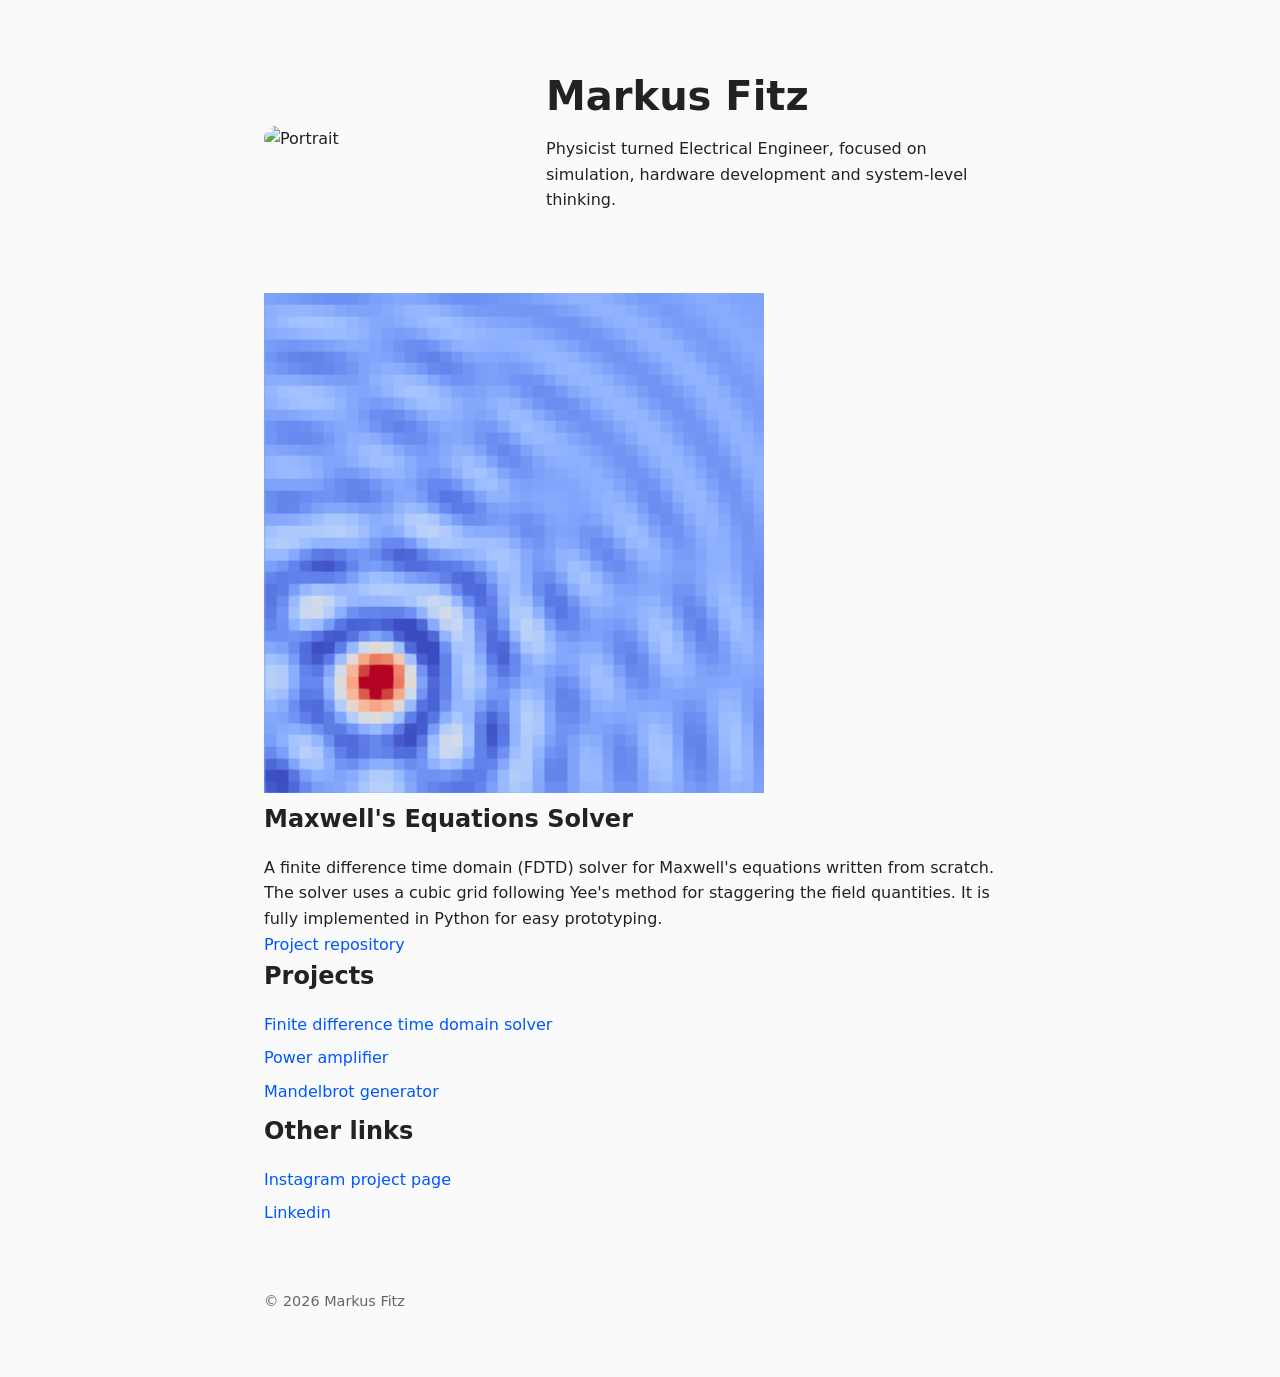
==== index.html @ 8f7d4c4a "Fixed name of portrait." ====
<!DOCTYPE html>
<html lang="en">
<head>
    <meta charset="UTF-8">
    <meta name="viewport" content="width=device-width, initial-scale=1.0">
    <title>Markus Fitz</title>
    <link rel="stylesheet" href="style.css">
</head>
<body>

<header class="hero">
    <img src="portrait.png" alt="Portrait">

    <div class="hero-text">
        <h1>Markus Fitz</h1>
        <p>
            Physicist turned Electrical Engineer, focused on simulation,
            hardware development and system-level thinking.
        </p>
    </div>
</header>

<main>
    <section class="project">
        <img src="cfd_screenshot.png" alt="FDTD solver for Maxwell's equations">

        <div class="project-content">
            <h2>Maxwell's Equations Solver</h2>
            <p>
                A finite difference time domain (FDTD) solver for Maxwell's equations written from scratch.
                The solver uses a cubic grid following Yee's method for staggering the field quantities.
                It is fully implemented in Python for easy prototyping.
            </p>
            <a href="https://github.com/Markus-Fitz/FDTD_solver_python">Project repository</a>
        </div>
    </section>
    <section>
        <h2>Projects</h2>
        <ul>
            <li><a href="https://github.com/Markus-Fitz/FDTD_solver_python">Finite difference time domain solver</a></li>
            <li><a href="https://github.com/Markus-Fitz/Class-AB-power-amplifier-50W">Power amplifier</a></li>
            <li><a href="https://github.com/Markus-Fitz/mandelbrot-generator">Mandelbrot generator</a></li>
        </ul>
    </section>
    <section>
        <h2>Other links</h2>
        <ul>
            <li><a href="https://instagram.com/m.f.projects">Instagram project page</a></li>
            <li><a href="https://de.linkedin.com/in/markus-fitz-965031273">Linkedin</a></li>
        </ul>
    </section>
</main>

<footer>
    <p>© 2026 Markus Fitz</p>
</footer>

</body>
</html>
---- style.css ----
/* Reset some default browser behavior */
* {
    margin: 0;
    padding: 0;
    box-sizing: border-box;
}

/* Base styling */
body {
    font-family: system-ui, sans-serif;
    line-height: 1.6;
    max-width: 800px;
    margin: 4rem auto;
    padding: 0 1.5rem;
    color: #222;
    background-color: #fafafa;
}

/* Header */
header {
    margin-bottom: 3rem;
}

h1 {
    font-size: 2.5rem;
    margin-bottom: 0.5rem;
}

h2 {
    margin-bottom: 1rem;
}

/* Links */
a {
    text-decoration: none;
    color: #0057ff;
}

a:hover {
    text-decoration: underline;
}

/* Lists */
ul {
    list-style: none;
}

li {
    margin-bottom: 0.5rem;
}

/* Hero section */
.hero {
    display: flex;
    align-items: center;
    gap: 2rem;
    margin-bottom: 5rem;
}

.hero img {
    width: 250px;
    height: auto;
    border-radius: 15px;
}

.hero-text {
    flex: 1;
}

/* Footer */
footer {
    margin-top: 4rem;
    font-size: 0.9rem;
    color: #666;
}
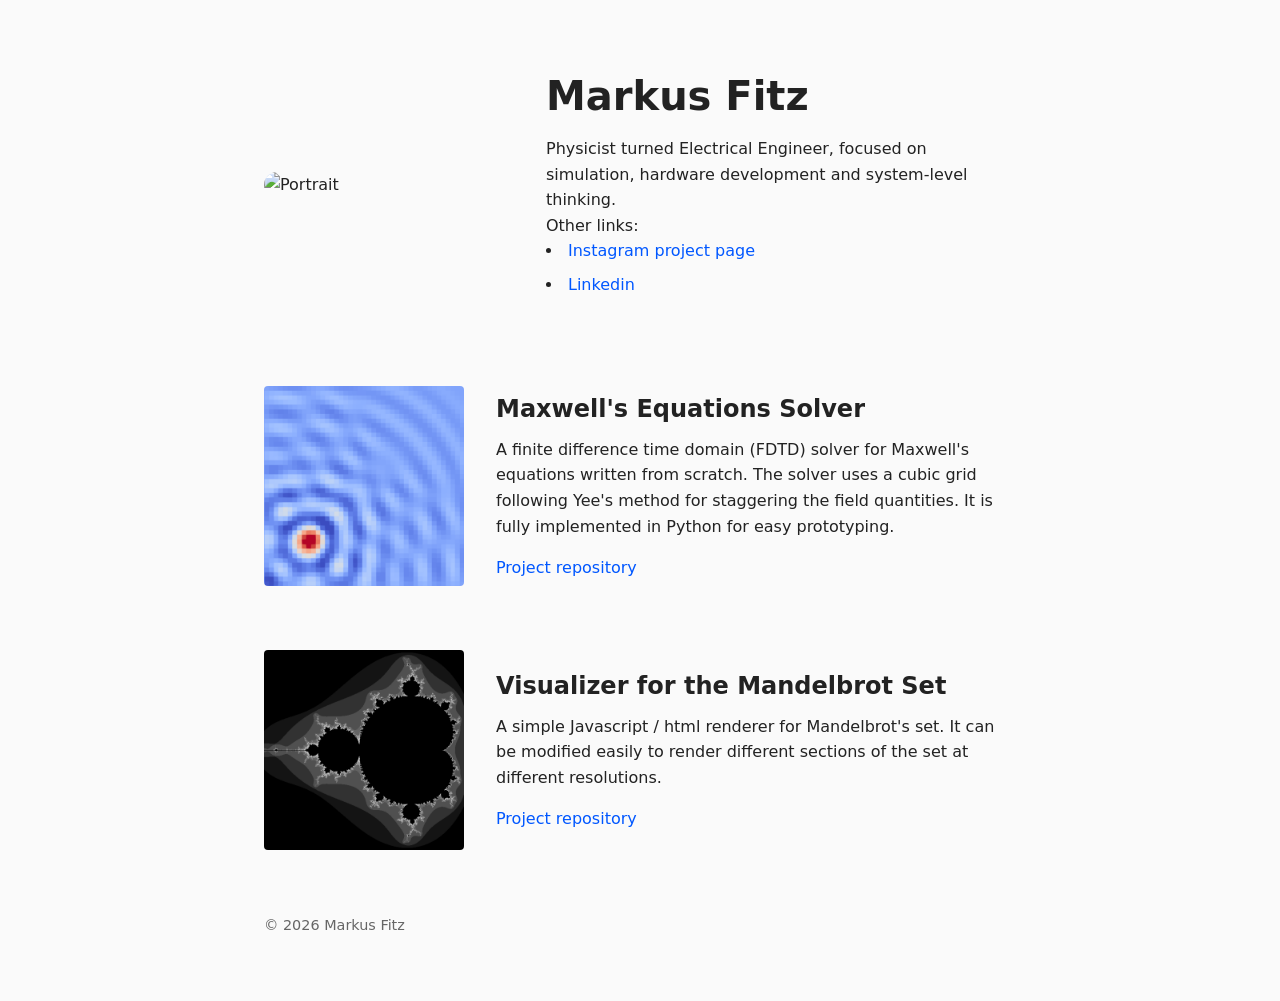
==== commit 292184d2: "Modified structure in index." ====
--- a/index.html
+++ b/index.html
@@ -17,6 +17,11 @@
             Physicist turned Electrical Engineer, focused on simulation,
             hardware development and system-level thinking.
         </p>
+        <p>
+            Other links:
+            <li><a href="https://instagram.com/m.f.projects">Instagram project page</a></li>
+            <li><a href="https://de.linkedin.com/in/markus-fitz-965031273">Linkedin</a></li>
+        </p>
     </div>
 </header>
 
@@ -34,20 +39,17 @@
             <a href="https://github.com/Markus-Fitz/FDTD_solver_python">Project repository</a>
         </div>
     </section>
-    <section>
-        <h2>Projects</h2>
-        <ul>
-            <li><a href="https://github.com/Markus-Fitz/FDTD_solver_python">Finite difference time domain solver</a></li>
-            <li><a href="https://github.com/Markus-Fitz/Class-AB-power-amplifier-50W">Power amplifier</a></li>
-            <li><a href="https://github.com/Markus-Fitz/mandelbrot-generator">Mandelbrot generator</a></li>
-        </ul>
-    </section>
-    <section>
-        <h2>Other links</h2>
-        <ul>
-            <li><a href="https://instagram.com/m.f.projects">Instagram project page</a></li>
-            <li><a href="https://de.linkedin.com/in/markus-fitz-965031273">Linkedin</a></li>
-        </ul>
+    <section class="project">
+        <img src="mandelbrot_screenshot.png" alt="Mandelbrot Set">
+
+        <div class="project-content">
+            <h2>Visualizer for the Mandelbrot Set</h2>
+            <p>
+                A simple Javascript / html renderer for Mandelbrot's set.
+                It can be modified easily to render different sections of the set at different resolutions.
+            </p>
+            <a href="https://github.com/Markus-Fitz/mandelbrot-generator">Project repository</a>
+        </div>
     </section>
 </main>
 
--- a/style.css
+++ b/style.css
@@ -67,6 +67,48 @@
     flex: 1;
 }
 
+/* Project section */
+.project {
+    display: flex;
+    align-items: center;
+    gap: 2rem;
+    margin-bottom: 4rem;
+}
+
+.project img {
+    width: 200px;
+    height: auto;
+    border-radius: 4px;
+}
+
+.project-content {
+    flex: 1;
+}
+
+.project h2 {
+    margin-bottom: 0.5rem;
+}
+
+.project p {
+    margin-bottom: 1rem;
+}
+
+/* media query */
+@media (max-width: 768px) {
+
+    .hero,
+    .project {
+        flex-direction: column;
+        align-items: flex-start;
+    }
+
+    .hero img,
+    .project img {
+        width: 100%;
+        max-width: 400px;
+    }
+}
+
 /* Footer */
 footer {
     margin-top: 4rem;
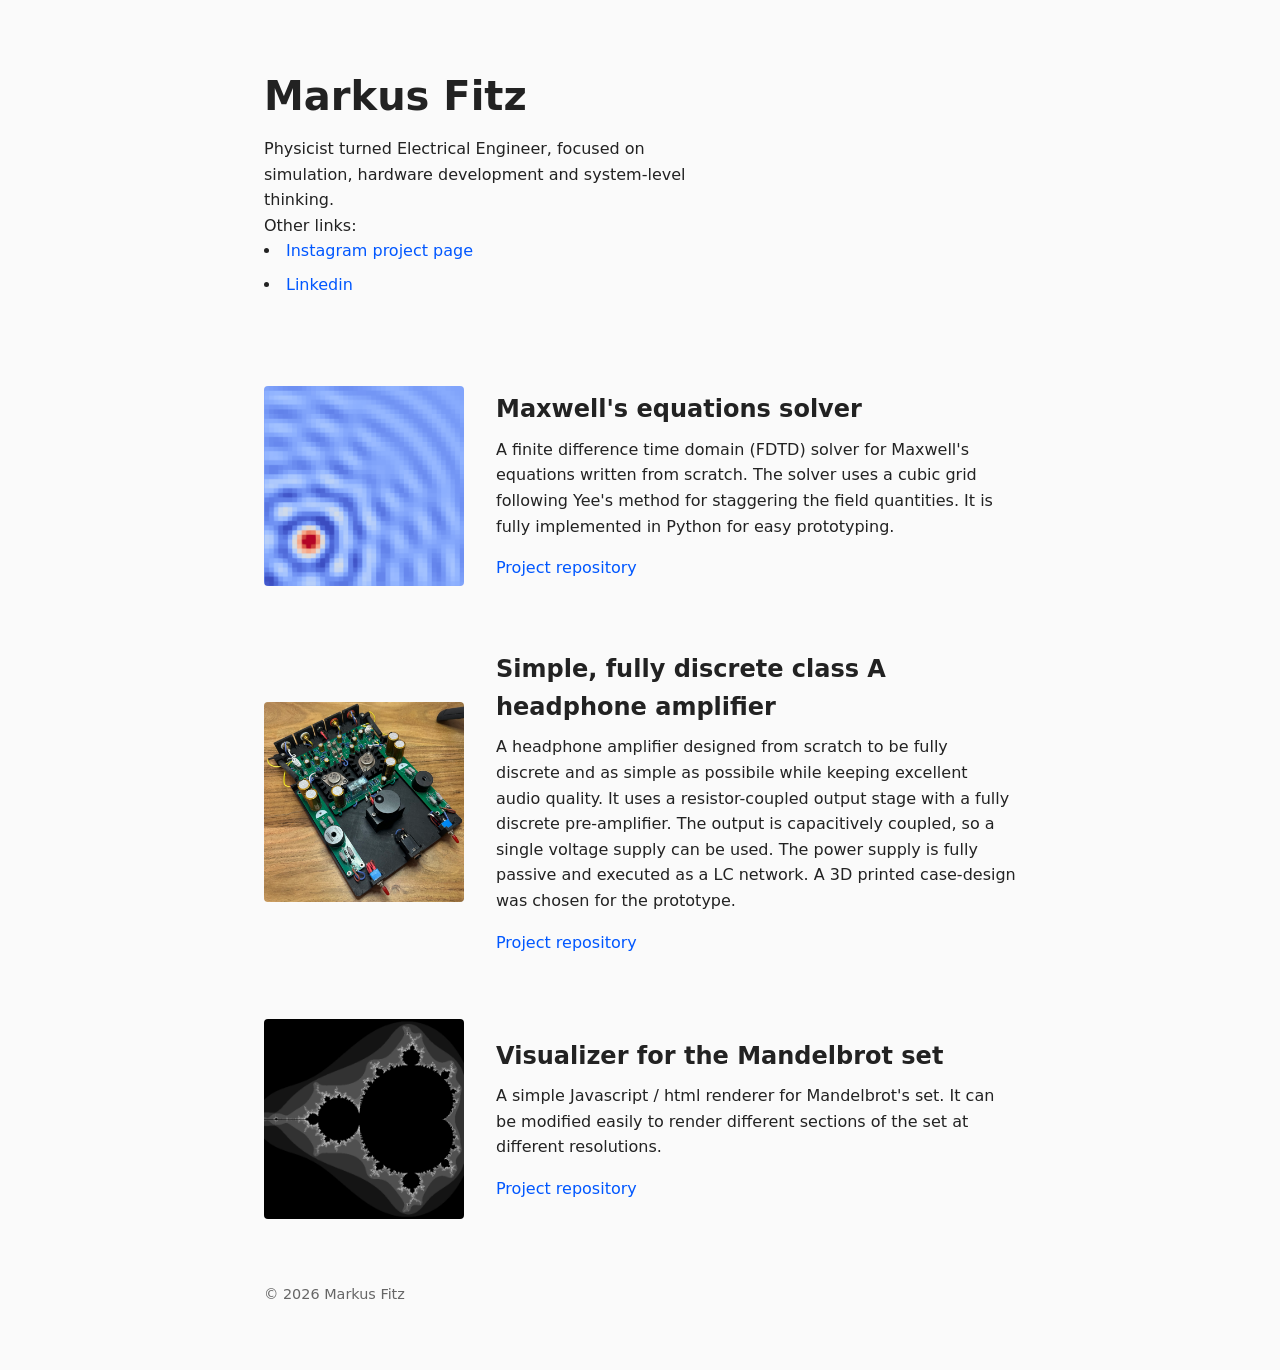
==== commit d1fd4321: "Addition of picture and html section for headphone amplifier project." ====
--- a/index.html
+++ b/index.html
@@ -30,7 +30,7 @@
         <img src="cfd_screenshot.png" alt="FDTD solver for Maxwell's equations">
 
         <div class="project-content">
-            <h2>Maxwell's Equations Solver</h2>
+            <h2>Maxwell's equations solver</h2>
             <p>
                 A finite difference time domain (FDTD) solver for Maxwell's equations written from scratch.
                 The solver uses a cubic grid following Yee's method for staggering the field quantities.
@@ -40,10 +40,24 @@
         </div>
     </section>
     <section class="project">
+        <img src="headphone_amplifier_picture.png" alt="picture of headphone amplifier">
+
+        <div class="project-content">
+            <h2>Simple, fully discrete class A headphone amplifier</h2>
+            <p>
+                A headphone amplifier designed from scratch to be fully discrete and as simple as possibile while keeping excellent audio quality.
+                It uses a resistor-coupled output stage with a fully discrete pre-amplifier. The output is capacitively coupled, so a single voltage supply can be used.
+                The power supply is fully passive and executed as a LC network.
+                A 3D printed case-design was chosen for the prototype.
+            </p>
+            <a href="https://github.com/Markus-Fitz/FDTD_solver_python">Project repository</a>
+        </div>
+    </section>
+    <section class="project">
         <img src="mandelbrot_screenshot.png" alt="Mandelbrot Set">
 
         <div class="project-content">
-            <h2>Visualizer for the Mandelbrot Set</h2>
+            <h2>Visualizer for the Mandelbrot set</h2>
             <p>
                 A simple Javascript / html renderer for Mandelbrot's set.
                 It can be modified easily to render different sections of the set at different resolutions.
--- a/style.css
+++ b/style.css
@@ -52,6 +52,7 @@
 /* Hero section */
 .hero {
     display: flex;
+    flex-direction: row-reverse;
     align-items: center;
     gap: 2rem;
     margin-bottom: 5rem;
@@ -59,8 +60,8 @@
 
 .hero img {
     width: 250px;
-    height: auto;
-    border-radius: 15px;
+    height: auto;   
+    clip-path: circle();
 }
 
 .hero-text {
@@ -93,6 +94,7 @@
     margin-bottom: 1rem;
 }
 
+
 /* media query */
 @media (max-width: 768px) {
 
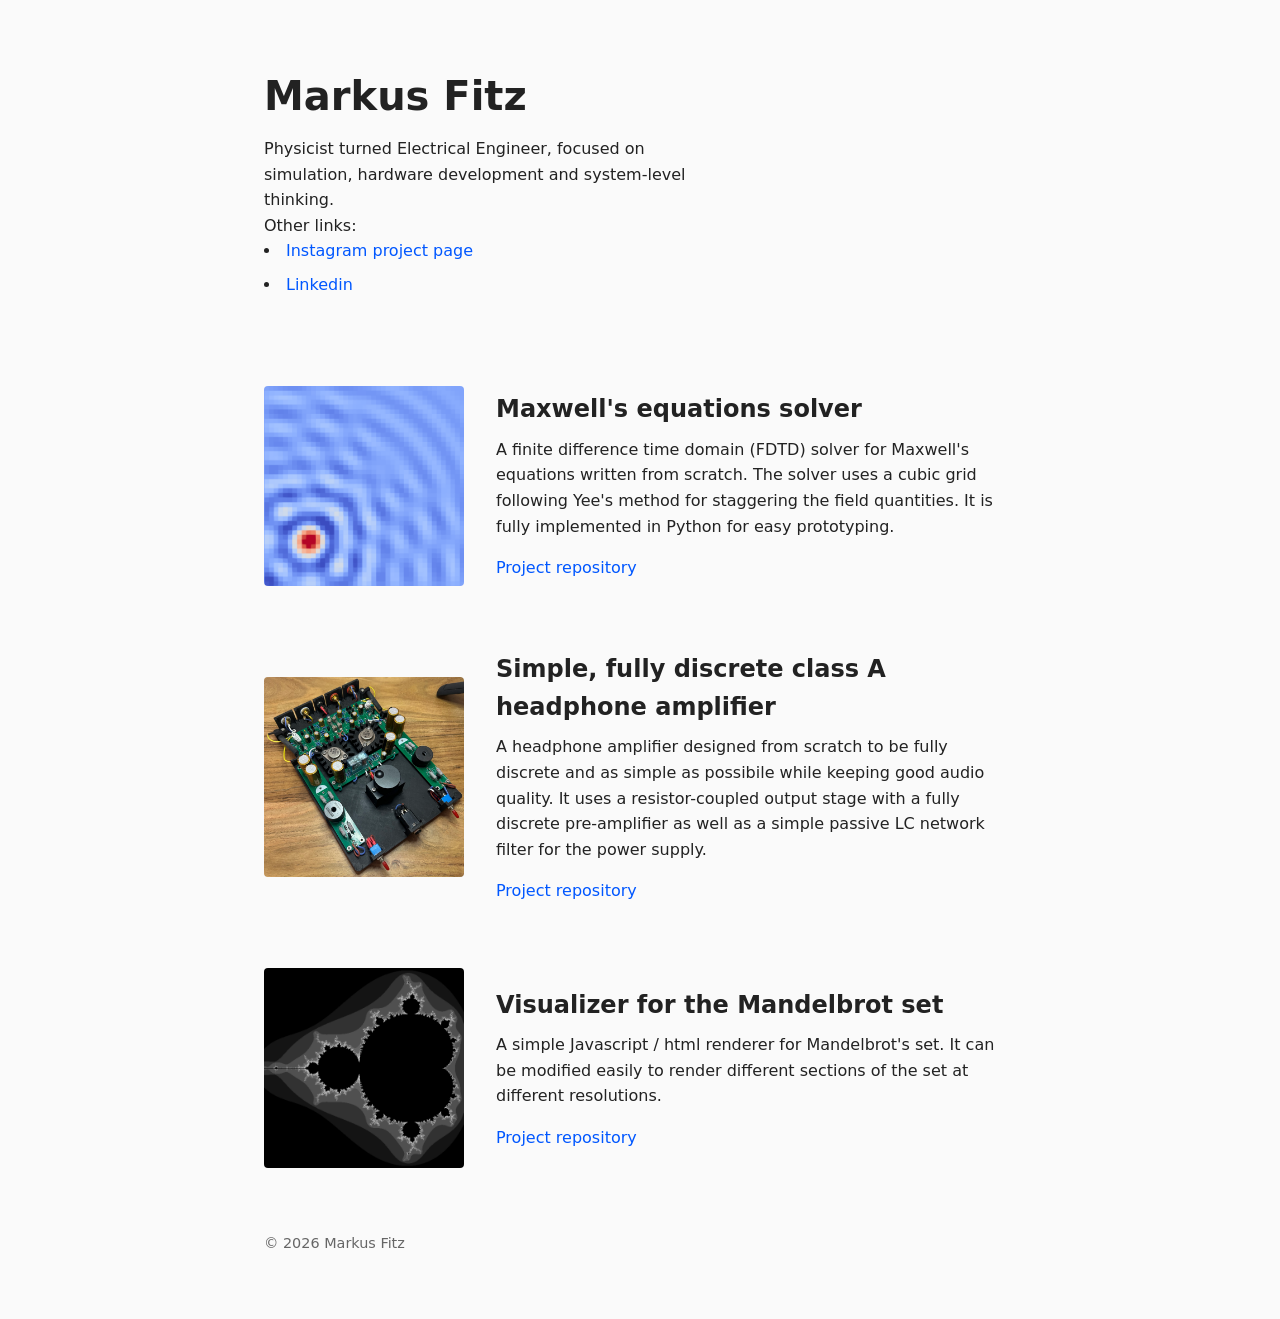
==== commit cea4e83b: "Changed description of headphone-amp project." ====
--- a/index.html
+++ b/index.html
@@ -27,7 +27,7 @@
 
 <main>
     <section class="project">
-        <img src="cfd_screenshot.png" alt="FDTD solver for Maxwell's equations">
+        <img src="fdtd_screenshot.png" alt="screenshot of FDTD simulation result">
 
         <div class="project-content">
             <h2>Maxwell's equations solver</h2>
@@ -45,12 +45,10 @@
         <div class="project-content">
             <h2>Simple, fully discrete class A headphone amplifier</h2>
             <p>
-                A headphone amplifier designed from scratch to be fully discrete and as simple as possibile while keeping excellent audio quality.
-                It uses a resistor-coupled output stage with a fully discrete pre-amplifier. The output is capacitively coupled, so a single voltage supply can be used.
-                The power supply is fully passive and executed as a LC network.
-                A 3D printed case-design was chosen for the prototype.
+                A headphone amplifier designed from scratch to be fully discrete and as simple as possibile while keeping good audio quality.
+                It uses a resistor-coupled output stage with a fully discrete pre-amplifier as well as a simple passive LC network filter for the power supply.
             </p>
-            <a href="https://github.com/Markus-Fitz/FDTD_solver_python">Project repository</a>
+            <a href="https://github.com/Markus-Fitz/Class-A-headphone-amplifier">Project repository</a>
         </div>
     </section>
     <section class="project">
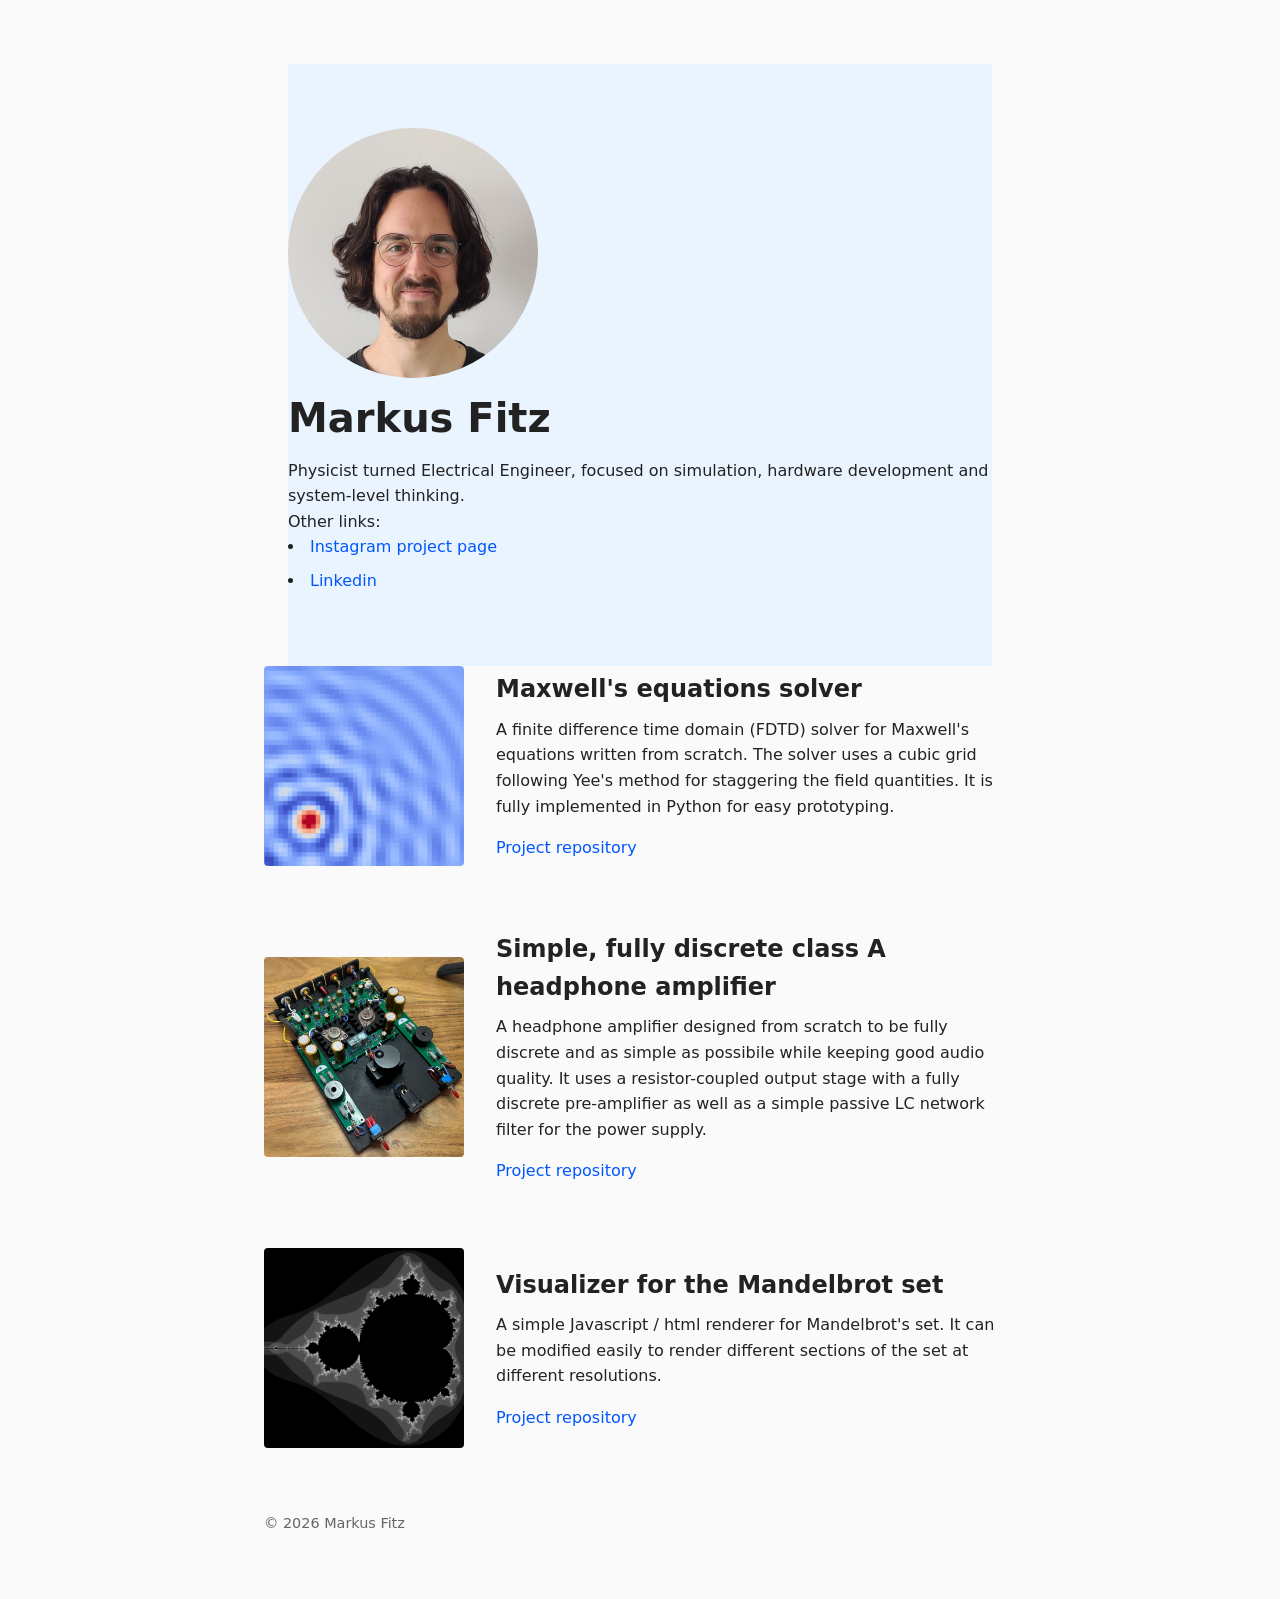
==== commit dee99141: "Modified hero section style. Modified image locations in index file." ====
--- a/index.html
+++ b/index.html
@@ -9,25 +9,27 @@
 <body>
 
 <header class="hero">
-    <img src="portrait.png" alt="Portrait">
+    <section class="hero-section">
+        <img src="images/portrait.png" alt="Portrait">
 
-    <div class="hero-text">
-        <h1>Markus Fitz</h1>
-        <p>
-            Physicist turned Electrical Engineer, focused on simulation,
-            hardware development and system-level thinking.
-        </p>
-        <p>
-            Other links:
-            <li><a href="https://instagram.com/m.f.projects">Instagram project page</a></li>
-            <li><a href="https://de.linkedin.com/in/markus-fitz-965031273">Linkedin</a></li>
-        </p>
-    </div>
+        <div class="hero-text">
+            <h1>Markus Fitz</h1>
+            <p>
+                Physicist turned Electrical Engineer, focused on simulation,
+                hardware development and system-level thinking.
+            </p>
+            <p>
+                Other links:
+                <li><a href="https://instagram.com/m.f.projects">Instagram project page</a></li>
+                <li><a href="https://de.linkedin.com/in/markus-fitz-965031273">Linkedin</a></li>
+            </p>
+        </div>
+    </section>
 </header>
 
 <main>
     <section class="project">
-        <img src="fdtd_screenshot.png" alt="screenshot of FDTD simulation result">
+        <img src="images/fdtd_screenshot.png" alt="screenshot of FDTD simulation result">
 
         <div class="project-content">
             <h2>Maxwell's equations solver</h2>
@@ -40,7 +42,7 @@
         </div>
     </section>
     <section class="project">
-        <img src="headphone_amplifier_picture.png" alt="picture of headphone amplifier">
+        <img src="images/headphone_amplifier_picture.png" alt="picture of headphone amplifier">
 
         <div class="project-content">
             <h2>Simple, fully discrete class A headphone amplifier</h2>
@@ -52,7 +54,7 @@
         </div>
     </section>
     <section class="project">
-        <img src="mandelbrot_screenshot.png" alt="Mandelbrot Set">
+        <img src="images/mandelbrot_screenshot.png" alt="Mandelbrot Set">
 
         <div class="project-content">
             <h2>Visualizer for the Mandelbrot set</h2>
--- a/style.css
+++ b/style.css
@@ -50,12 +50,18 @@
 }
 
 /* Hero section */
+.hero-section {
+    background-color: #eaf4ff;
+    padding: 4rem 0;
+}
+
 .hero {
+    max-width: 900px;
+    margin: 0 auto;
+    padding: 0 1.5rem;
     display: flex;
-    flex-direction: row-reverse;
     align-items: center;
     gap: 2rem;
-    margin-bottom: 5rem;
 }
 
 .hero img {
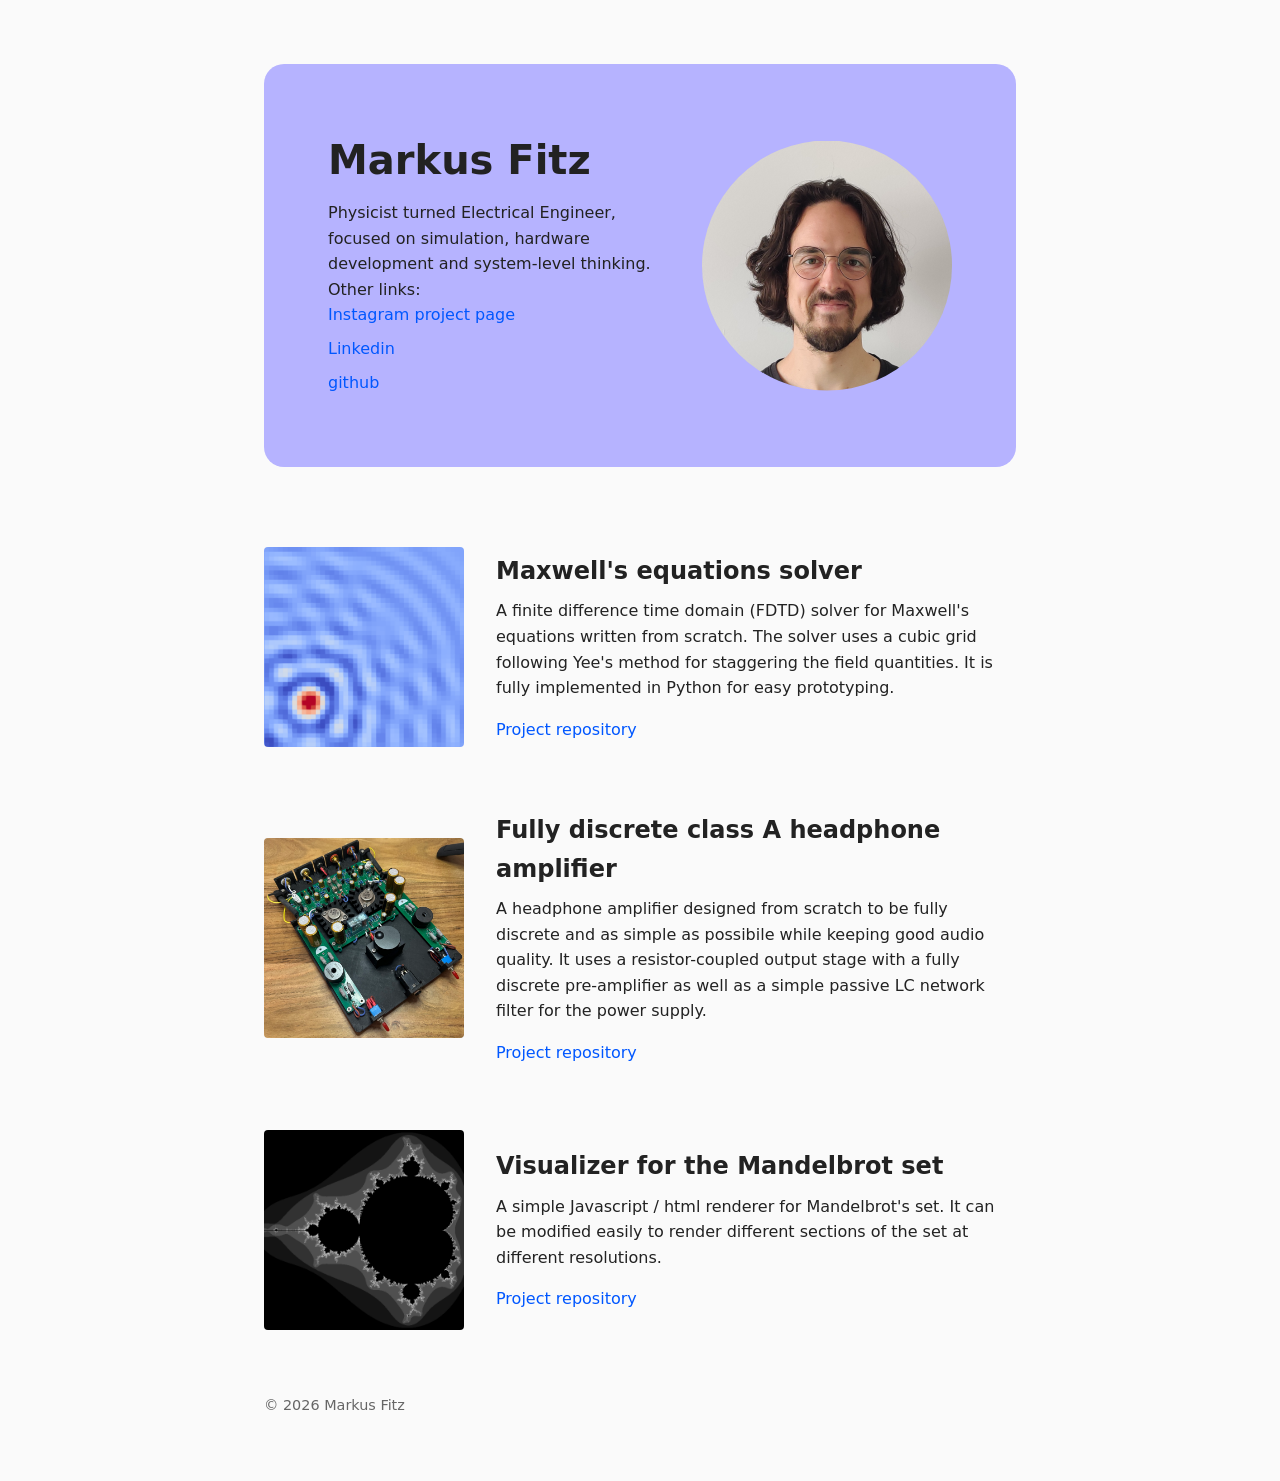
==== commit dc0f1d6c: "Modified background of hero section. Modified title of headphone-amp project." ====
--- a/index.html
+++ b/index.html
@@ -9,22 +9,23 @@
 <body>
 
 <header class="hero">
-    <section class="hero-section">
-        <img src="images/portrait.png" alt="Portrait">
+    <img src="images/portrait.png" alt="Portrait">
 
-        <div class="hero-text">
-            <h1>Markus Fitz</h1>
-            <p>
-                Physicist turned Electrical Engineer, focused on simulation,
-                hardware development and system-level thinking.
-            </p>
-            <p>
-                Other links:
+    <div class="hero-text">
+        <h1>Markus Fitz</h1>
+        <p>
+            Physicist turned Electrical Engineer, focused on simulation,
+            hardware development and system-level thinking.
+        </p>
+        <div class="<hero-text">
+            <span>Other links:</span>
+            <ul>
                 <li><a href="https://instagram.com/m.f.projects">Instagram project page</a></li>
                 <li><a href="https://de.linkedin.com/in/markus-fitz-965031273">Linkedin</a></li>
-            </p>
+                <li><a href="https://github.com/Markus-Fitz">github</a></li>
+            </ul>
         </div>
-    </section>
+    </div>
 </header>
 
 <main>
@@ -45,7 +46,7 @@
         <img src="images/headphone_amplifier_picture.png" alt="picture of headphone amplifier">
 
         <div class="project-content">
-            <h2>Simple, fully discrete class A headphone amplifier</h2>
+            <h2>Fully discrete class A headphone amplifier</h2>
             <p>
                 A headphone amplifier designed from scratch to be fully discrete and as simple as possibile while keeping good audio quality.
                 It uses a resistor-coupled output stage with a fully discrete pre-amplifier as well as a simple passive LC network filter for the power supply.
--- a/style.css
+++ b/style.css
@@ -50,18 +50,16 @@
 }
 
 /* Hero section */
-.hero-section {
-    background-color: #eaf4ff;
-    padding: 4rem 0;
-}
-
 .hero {
-    max-width: 900px;
-    margin: 0 auto;
-    padding: 0 1.5rem;
     display: flex;
+    flex-direction: row-reverse;
     align-items: center;
     gap: 2rem;
+    margin-bottom: 5rem;
+
+    background: #b6b3ff;
+    padding: 4rem;
+    border-radius: 20px;
 }
 
 .hero img {
